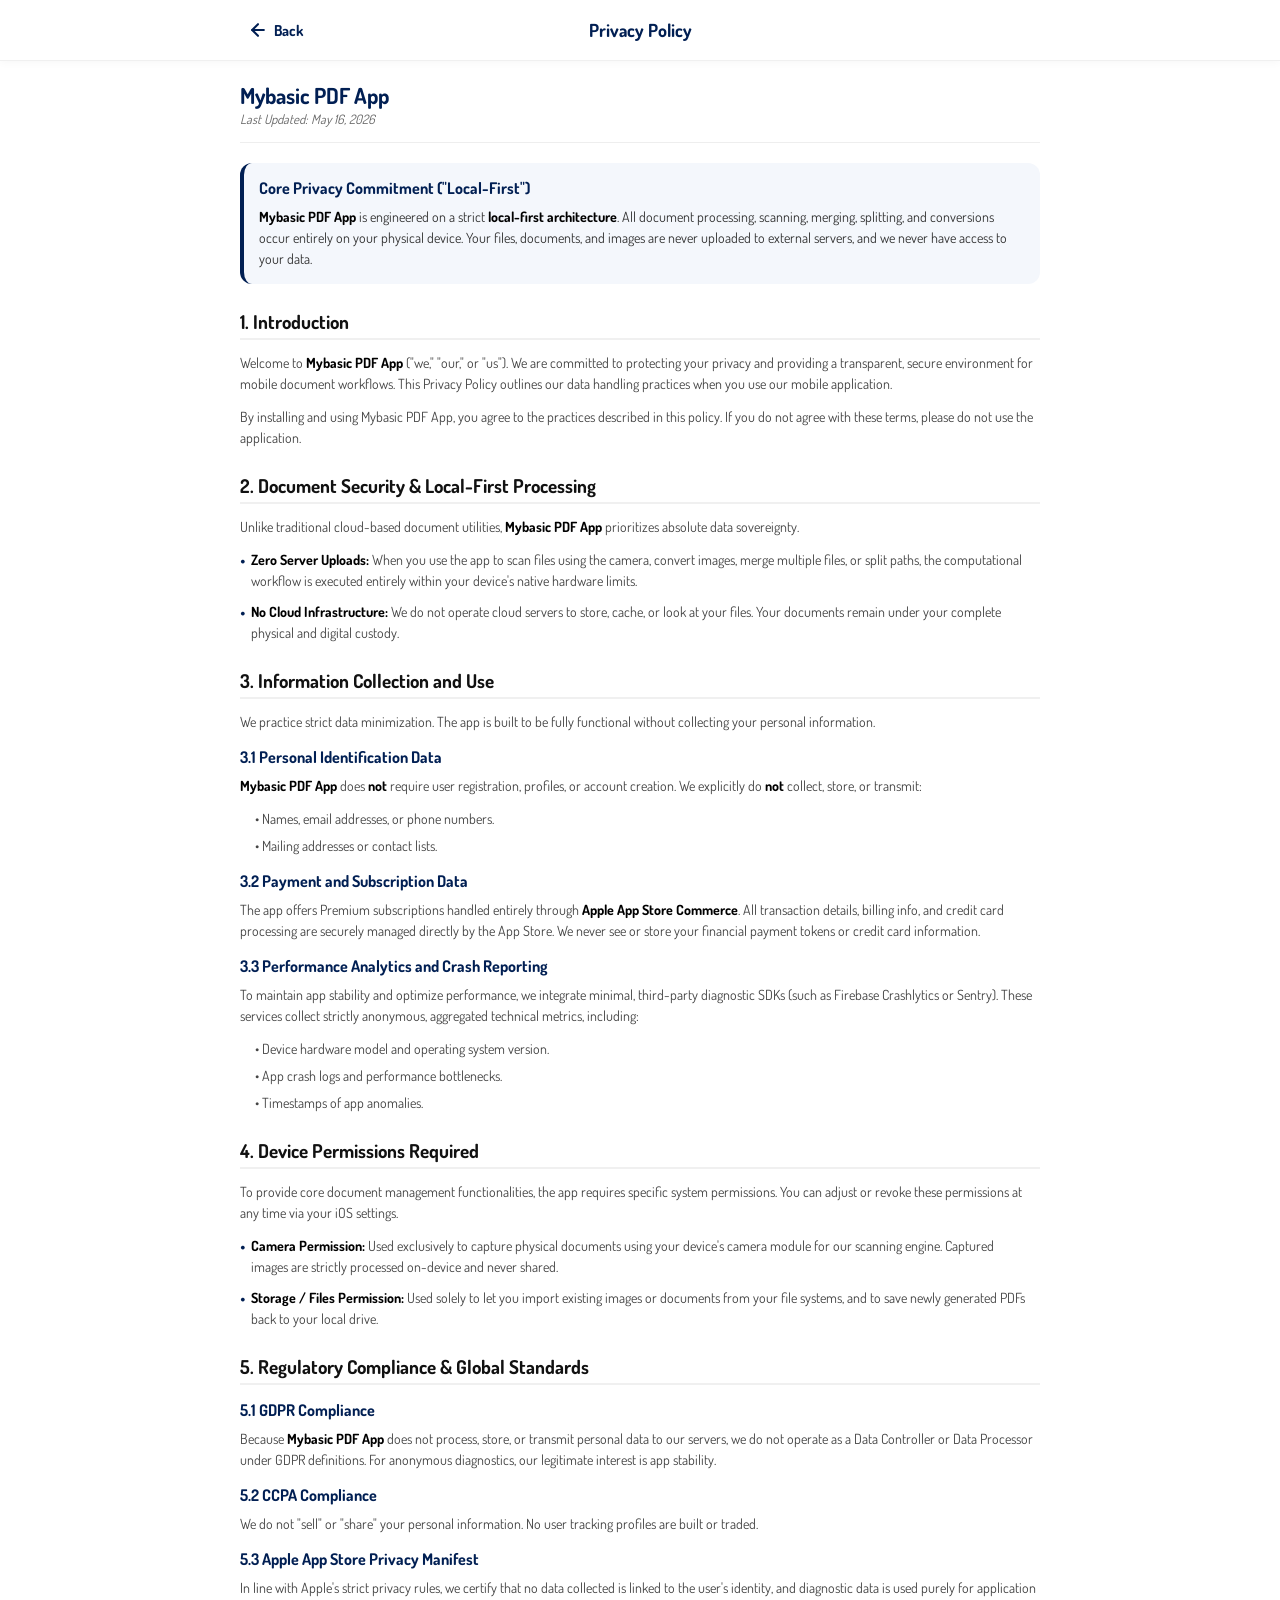
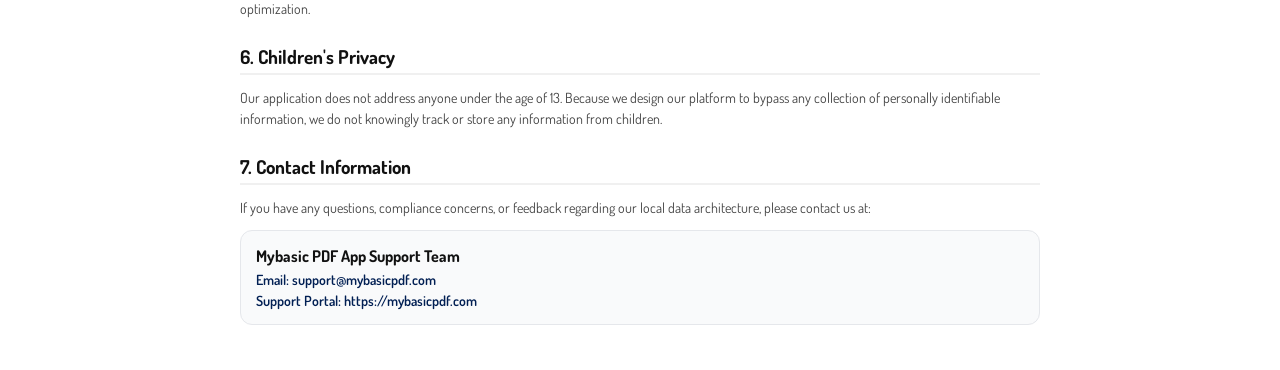
==== privacy.html @ a15f7bbb "ilk surum: mybasic pdf web yayina hazir" ====
<!DOCTYPE html>
<html lang="tr">
<head>
    <meta charset="UTF-8">
    <meta name="viewport" content="width=device-width, initial-scale=1.0">
    <title>Privacy Policy - Mybasic PDF App</title>
    <!-- Google Fonts üzerinden Dosis yazı tipini çekiyoruz -->
    <link href="https://fonts.googleapis.com/css2?family=Dosis:wght@400;600;700&display=swap" rel="stylesheet">
    <style>
        /* Genel Gövde Ayarları */
        body {
            margin: 0;
            padding: 0;
            font-family: 'Dosis', sans-serif;
            background-color: #FFFFFF;
            color: #444;
        }

        /* Üst Bilgi (Header) Alanı - Sabit (Sticky) */
        .header {
            position: sticky;
            top: 0;
            background-color: #FFFFFF;
            border-bottom: 1px solid #F0F0F0;
            z-index: 100;
            height: 60px;
            box-shadow: 0 2px 8px rgba(0, 0, 0, 0.03);
        }
        .header-inner {
            max-width: 800px;
            margin: 0 auto;
            height: 100%;
            padding: 0 20px;
            display: flex;
            align-items: center;
            justify-content: center;
            position: relative;
        }
        .headerTitle {
            font-size: 18px;
            font-weight: 700;
            color: #011F53;
            text-align: center;
            margin: 0;
        }
        .back-btn {
            position: absolute;
            left: 20px;
            display: inline-flex;
            align-items: center;
            justify-content: center;
            gap: 6px;
            color: #011F53;
            text-decoration: none;
            font-weight: 700;
            font-size: 15px;
            padding: 6px 12px 6px 8px;
            border-radius: 8px;
            transition: all 0.2s ease;
            background: transparent;
        }
        .back-btn:hover {
            background-color: rgba(1, 31, 83, 0.06);
            color: #011F53;
            text-decoration: none;
            transform: translateX(-2px);
        }
        .back-btn svg {
            width: 20px;
            height: 20px;
            stroke-width: 2.5;
            transition: transform 0.2s ease;
        }
        .back-btn:hover svg {
            transform: translateX(-2px);
        }

        /* Ana İçerik Alanı */
        .scrollContent {
            padding: 20px;
            max-width: 800px; /* Web'de rahat okunması için maksimum genişlik sınırı */
            margin: 0 auto;
        }

        /* Marka ve Tarih */
        .brandName {
            font-size: 22px;
            font-weight: 700;
            color: #011F53;
            margin-bottom: 2px;
        }
        .lastUpdated {
            font-size: 13px;
            font-style: italic;
            color: #666;
            margin-bottom: 15px;
        }

        /* Ayırıcı Çizgi */
        .divider {
            height: 1px;
            background-color: #EEE;
            margin-top: 10px;
            margin-bottom: 20px;
        }

        /* Vurgulu Kutucuk (Commitment Box) */
        .commitmentBox {
            background-color: #F4F7FC;
            padding: 15px;
            border-radius: 12px;
            border-left: 4px solid #011F53;
            margin-bottom: 25px;
        }
        .commitmentTitle {
            font-size: 16px;
            font-weight: 700;
            color: #011F53;
            margin-bottom: 8px;
            margin-top: 0;
        }
        .commitmentText {
            font-size: 14px;
            color: #333;
            line-height: 1.5;
            margin: 0;
        }

        /* Bölümler (Sections) */
        .section {
            margin-bottom: 25px;
        }
        .sectionTitle {
            font-size: 19px;
            font-weight: 700;
            color: #111;
            margin-bottom: 12px;
            border-bottom: 2px solid #F0F0F0;
            padding-bottom: 4px;
            margin-top: 0;
        }
        .subSectionTitle {
            font-size: 16px;
            font-weight: 700;
            color: #011F53;
            margin-top: 15px;
            margin-bottom: 8px;
        }

        /* Standart Metinler */
        .bodyText {
            font-size: 14px;
            color: #444;
            line-height: 1.5;
            margin-bottom: 12px;
            margin-top: 0;
        }
        .boldText {
            font-weight: 700;
            color: #000;
        }

        /* Madde İşaretli Listeler */
        .bulletItem {
            display: flex;
            margin-bottom: 10px;
            padding-right: 10px;
        }
        .bullet {
            font-size: 18px;
            color: #011F53;
            margin-right: 5px;
        }
        .bulletText {
            font-size: 14px;
            color: #444;
            line-height: 1.5;
            margin: 0;
        }
        .listText {
            font-size: 14px;
            color: #444;
            margin-left: 15px;
            margin-bottom: 6px;
            line-height: 1.5;
            margin-top: 0;
        }

        /* İletişim Kartı (Contact Card) */
        .contactCard {
            background-color: #F9FAFB;
            border: 1px solid #E5E7EB;
            padding: 15px;
            border-radius: 12px;
            margin-top: 10px;
        }
        .contactText {
            font-size: 16px;
            font-weight: 700;
            color: #111;
            margin-bottom: 5px;
            margin-top: 0;
        }
        .contactSubText {
            font-size: 14px;
            color: #011F53;
            margin-top: 4px;
            font-weight: 600;
            margin-bottom: 0;
        }
        
        /* Linkleri uygulamanın ana rengine boyuyoruz */
        a {
            color: #011F53;
            text-decoration: none;
        }
        a:hover {
            text-decoration: underline;
        }
    </style>
</head>
<body>
    <div class="header">
        <div class="header-inner">
            <a href="index.html" class="back-btn" aria-label="Back to home page">
                <svg viewBox="0 0 24 24" fill="none" stroke="currentColor" stroke-linecap="round" stroke-linejoin="round">
                    <line x1="19" y1="12" x2="5" y2="12"></line>
                    <polyline points="12 19 5 12 12 5"></polyline>
                </svg>
                <span>Back</span>
            </a>
            <div class="headerTitle">Privacy Policy</div>
        </div>
    </div>
    
    <div class="scrollContent">
        <div class="brandName">Mybasic PDF App</div>
        <div class="lastUpdated">Last Updated: May 16, 2026</div>

        <div class="divider"></div>

        <div class="commitmentBox">
            <h2 class="commitmentTitle">Core Privacy Commitment ("Local-First")</h2>
            <p class="commitmentText">
                <span class="boldText">Mybasic PDF App</span> is engineered on a strict <span class="boldText">local-first architecture</span>. All document processing, scanning, merging, splitting, and conversions occur entirely on your physical device. Your files, documents, and images are never uploaded to external servers, and we never have access to your data.
            </p>
        </div>

        <div class="section">
            <h2 class="sectionTitle">1. Introduction</h2>
            <p class="bodyText">
                Welcome to <span class="boldText">Mybasic PDF App</span> ("we," "our," or "us"). We are committed to protecting your privacy and providing a transparent, secure environment for mobile document workflows. This Privacy Policy outlines our data handling practices when you use our mobile application.
            </p>
            <p class="bodyText">
                By installing and using Mybasic PDF App, you agree to the practices described in this policy. If you do not agree with these terms, please do not use the application.
            </p>
        </div>

        <div class="section">
            <h2 class="sectionTitle">2. Document Security & Local-First Processing</h2>
            <p class="bodyText">
                Unlike traditional cloud-based document utilities, <span class="boldText">Mybasic PDF App</span> prioritizes absolute data sovereignty.
            </p>
            <div class="bulletItem">
                <div class="bullet">&bull;</div>
                <div class="bulletText">
                    <span class="boldText">Zero Server Uploads:</span> When you use the app to scan files using the camera, convert images, merge multiple files, or split paths, the computational workflow is executed entirely within your device's native hardware limits.
                </div>
            </div>
            <div class="bulletItem">
                <div class="bullet">&bull;</div>
                <div class="bulletText">
                    <span class="boldText">No Cloud Infrastructure:</span> We do not operate cloud servers to store, cache, or look at your files. Your documents remain under your complete physical and digital custody.
                </div>
            </div>
        </div>

        <div class="section">
            <h2 class="sectionTitle">3. Information Collection and Use</h2>
            <p class="bodyText">
                We practice strict data minimization. The app is built to be fully functional without collecting your personal information.
            </p>

            <div class="subSectionTitle">3.1 Personal Identification Data</div>
            <p class="bodyText">
                <span class="boldText">Mybasic PDF App</span> does <span class="boldText">not</span> require user registration, profiles, or account creation. We explicitly do <span class="boldText">not</span> collect, store, or transmit:
            </p>
            <p class="listText">&bull; Names, email addresses, or phone numbers.</p>
            <p class="listText">&bull; Mailing addresses or contact lists.</p>

            <div class="subSectionTitle">3.2 Payment and Subscription Data</div>
            <p class="bodyText">
                The app offers Premium subscriptions handled entirely through <span class="boldText">Apple App Store Commerce</span>. All transaction details, billing info, and credit card processing are securely managed directly by the App Store. We never see or store your financial payment tokens or credit card information.
            </p>

            <div class="subSectionTitle">3.3 Performance Analytics and Crash Reporting</div>
            <p class="bodyText">
                To maintain app stability and optimize performance, we integrate minimal, third-party diagnostic SDKs (such as Firebase Crashlytics or Sentry). These services collect strictly anonymous, aggregated technical metrics, including:
            </p>
            <p class="listText">&bull; Device hardware model and operating system version.</p>
            <p class="listText">&bull; App crash logs and performance bottlenecks.</p>
            <p class="listText">&bull; Timestamps of app anomalies.</p>
        </div>

        <div class="section">
            <h2 class="sectionTitle">4. Device Permissions Required</h2>
            <p class="bodyText">
                To provide core document management functionalities, the app requires specific system permissions. You can adjust or revoke these permissions at any time via your iOS settings.
            </p>
            <div class="bulletItem">
                <div class="bullet">&bull;</div>
                <div class="bulletText">
                    <span class="boldText">Camera Permission:</span> Used exclusively to capture physical documents using your device's camera module for our scanning engine. Captured images are strictly processed on-device and never shared.
                </div>
            </div>
            <div class="bulletItem">
                <div class="bullet">&bull;</div>
                <div class="bulletText">
                    <span class="boldText">Storage / Files Permission:</span> Used solely to let you import existing images or documents from your file systems, and to save newly generated PDFs back to your local drive.
                </div>
            </div>
        </div>

        <div class="section">
            <h2 class="sectionTitle">5. Regulatory Compliance & Global Standards</h2>
            
            <div class="subSectionTitle">5.1 GDPR Compliance</div>
            <p class="bodyText">
                Because <span class="boldText">Mybasic PDF App</span> does not process, store, or transmit personal data to our servers, we do not operate as a Data Controller or Data Processor under GDPR definitions. For anonymous diagnostics, our legitimate interest is app stability.
            </p>

            <div class="subSectionTitle">5.2 CCPA Compliance</div>
            <p class="bodyText">
                We do not "sell" or "share" your personal information. No user tracking profiles are built or traded.
            </p>

            <div class="subSectionTitle">5.3 Apple App Store Privacy Manifest</div>
            <p class="bodyText">
                In line with Apple's strict privacy rules, we certify that no data collected is linked to the user's identity, and diagnostic data is used purely for application optimization.
            </p>
        </div>

        <div class="section">
            <h2 class="sectionTitle">6. Children's Privacy</h2>
            <p class="bodyText">
                Our application does not address anyone under the age of 13. Because we design our platform to bypass any collection of personally identifiable information, we do not knowingly track or store any information from children.
            </p>
        </div>

        <div class="section">
            <h2 class="sectionTitle">7. Contact Information</h2>
            <p class="bodyText">
                If you have any questions, compliance concerns, or feedback regarding our local data architecture, please contact us at:
            </p>
            <div class="contactCard">
                <div class="contactText">Mybasic PDF App Support Team</div>
                <div class="contactSubText">Email: <a href="mailto:support@mybasicpdf.com">support@mybasicpdf.com</a></div>
                <div class="contactSubText">Support Portal: <a href="https://mybasicpdf.com" target="_blank">https://mybasicpdf.com</a></div>
            </div>
        </div>
    </div>
</body>
</html>
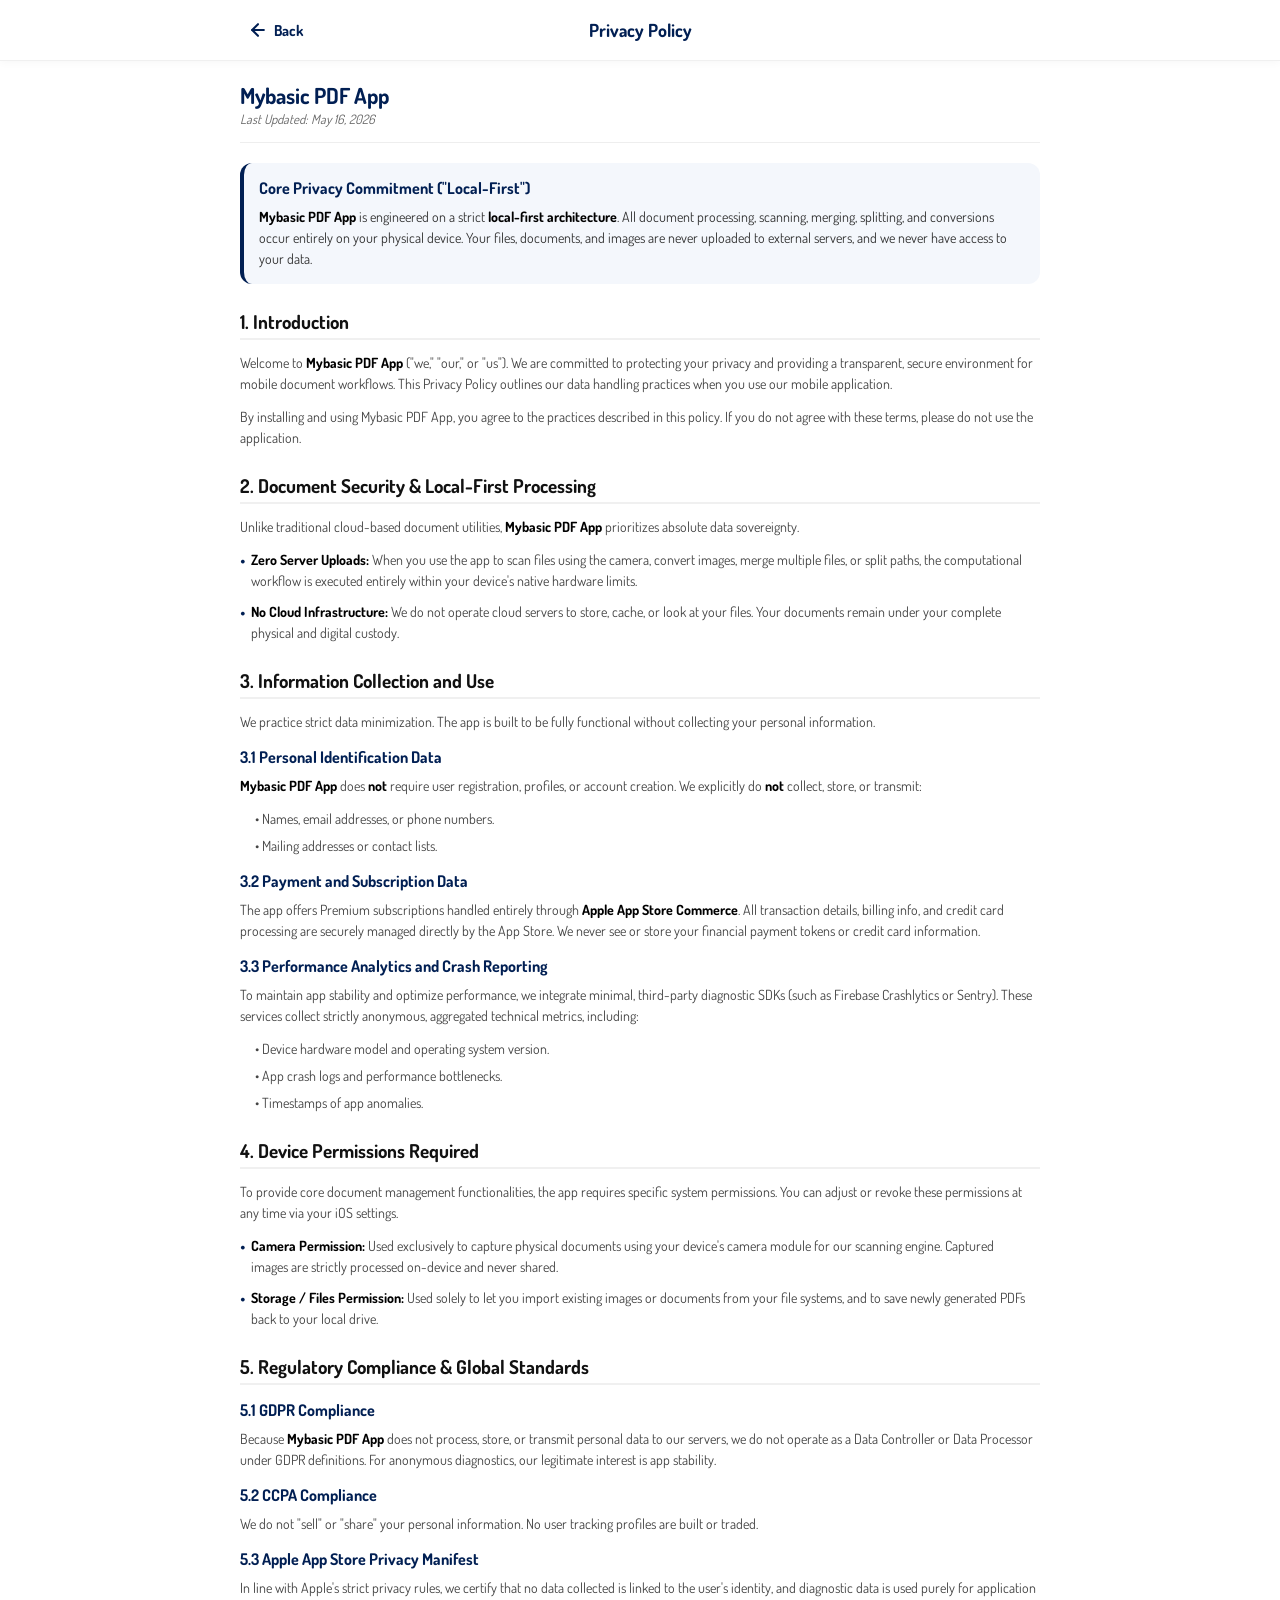
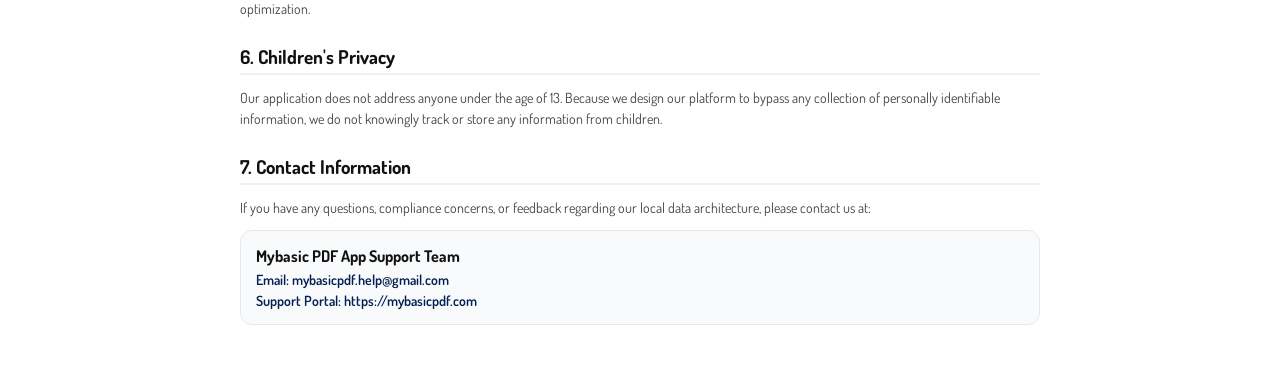
==== commit e607148d: "fix: store badge, prices and footer cleanup" ====
--- a/privacy.html
+++ b/privacy.html
@@ -1,5 +1,6 @@
 <!DOCTYPE html>
 <html lang="tr">
+
 <head>
     <meta charset="UTF-8">
     <meta name="viewport" content="width=device-width, initial-scale=1.0">
@@ -26,6 +27,7 @@
             height: 60px;
             box-shadow: 0 2px 8px rgba(0, 0, 0, 0.03);
         }
+
         .header-inner {
             max-width: 800px;
             margin: 0 auto;
@@ -36,6 +38,7 @@
             justify-content: center;
             position: relative;
         }
+
         .headerTitle {
             font-size: 18px;
             font-weight: 700;
@@ -43,6 +46,7 @@
             text-align: center;
             margin: 0;
         }
+
         .back-btn {
             position: absolute;
             left: 20px;
@@ -59,18 +63,21 @@
             transition: all 0.2s ease;
             background: transparent;
         }
+
         .back-btn:hover {
             background-color: rgba(1, 31, 83, 0.06);
             color: #011F53;
             text-decoration: none;
             transform: translateX(-2px);
         }
+
         .back-btn svg {
             width: 20px;
             height: 20px;
             stroke-width: 2.5;
             transition: transform 0.2s ease;
         }
+
         .back-btn:hover svg {
             transform: translateX(-2px);
         }
@@ -78,7 +85,8 @@
         /* Ana İçerik Alanı */
         .scrollContent {
             padding: 20px;
-            max-width: 800px; /* Web'de rahat okunması için maksimum genişlik sınırı */
+            max-width: 800px;
+            /* Web'de rahat okunması için maksimum genişlik sınırı */
             margin: 0 auto;
         }
 
@@ -89,6 +97,7 @@
             color: #011F53;
             margin-bottom: 2px;
         }
+
         .lastUpdated {
             font-size: 13px;
             font-style: italic;
@@ -112,6 +121,7 @@
             border-left: 4px solid #011F53;
             margin-bottom: 25px;
         }
+
         .commitmentTitle {
             font-size: 16px;
             font-weight: 700;
@@ -119,6 +129,7 @@
             margin-bottom: 8px;
             margin-top: 0;
         }
+
         .commitmentText {
             font-size: 14px;
             color: #333;
@@ -130,6 +141,7 @@
         .section {
             margin-bottom: 25px;
         }
+
         .sectionTitle {
             font-size: 19px;
             font-weight: 700;
@@ -139,6 +151,7 @@
             padding-bottom: 4px;
             margin-top: 0;
         }
+
         .subSectionTitle {
             font-size: 16px;
             font-weight: 700;
@@ -155,6 +168,7 @@
             margin-bottom: 12px;
             margin-top: 0;
         }
+
         .boldText {
             font-weight: 700;
             color: #000;
@@ -166,17 +180,20 @@
             margin-bottom: 10px;
             padding-right: 10px;
         }
+
         .bullet {
             font-size: 18px;
             color: #011F53;
             margin-right: 5px;
         }
+
         .bulletText {
             font-size: 14px;
             color: #444;
             line-height: 1.5;
             margin: 0;
         }
+
         .listText {
             font-size: 14px;
             color: #444;
@@ -194,6 +211,7 @@
             border-radius: 12px;
             margin-top: 10px;
         }
+
         .contactText {
             font-size: 16px;
             font-weight: 700;
@@ -201,6 +219,7 @@
             margin-bottom: 5px;
             margin-top: 0;
         }
+
         .contactSubText {
             font-size: 14px;
             color: #011F53;
@@ -208,22 +227,25 @@
             font-weight: 600;
             margin-bottom: 0;
         }
-        
+
         /* Linkleri uygulamanın ana rengine boyuyoruz */
         a {
             color: #011F53;
             text-decoration: none;
         }
+
         a:hover {
             text-decoration: underline;
         }
     </style>
 </head>
+
 <body>
     <div class="header">
         <div class="header-inner">
             <a href="index.html" class="back-btn" aria-label="Back to home page">
-                <svg viewBox="0 0 24 24" fill="none" stroke="currentColor" stroke-linecap="round" stroke-linejoin="round">
+                <svg viewBox="0 0 24 24" fill="none" stroke="currentColor" stroke-linecap="round"
+                    stroke-linejoin="round">
                     <line x1="19" y1="12" x2="5" y2="12"></line>
                     <polyline points="12 19 5 12 12 5"></polyline>
                 </svg>
@@ -232,7 +254,7 @@
             <div class="headerTitle">Privacy Policy</div>
         </div>
     </div>
-    
+
     <div class="scrollContent">
         <div class="brandName">Mybasic PDF App</div>
         <div class="lastUpdated">Last Updated: May 16, 2026</div>
@@ -242,35 +264,46 @@
         <div class="commitmentBox">
             <h2 class="commitmentTitle">Core Privacy Commitment ("Local-First")</h2>
             <p class="commitmentText">
-                <span class="boldText">Mybasic PDF App</span> is engineered on a strict <span class="boldText">local-first architecture</span>. All document processing, scanning, merging, splitting, and conversions occur entirely on your physical device. Your files, documents, and images are never uploaded to external servers, and we never have access to your data.
+                <span class="boldText">Mybasic PDF App</span> is engineered on a strict <span
+                    class="boldText">local-first architecture</span>. All document processing, scanning, merging,
+                splitting, and conversions occur entirely on your physical device. Your files, documents, and images are
+                never uploaded to external servers, and we never have access to your data.
             </p>
         </div>
 
         <div class="section">
             <h2 class="sectionTitle">1. Introduction</h2>
             <p class="bodyText">
-                Welcome to <span class="boldText">Mybasic PDF App</span> ("we," "our," or "us"). We are committed to protecting your privacy and providing a transparent, secure environment for mobile document workflows. This Privacy Policy outlines our data handling practices when you use our mobile application.
-            </p>
-            <p class="bodyText">
-                By installing and using Mybasic PDF App, you agree to the practices described in this policy. If you do not agree with these terms, please do not use the application.
+                Welcome to <span class="boldText">Mybasic PDF App</span> ("we," "our," or "us"). We are committed to
+                protecting your privacy and providing a transparent, secure environment for mobile document workflows.
+                This Privacy Policy outlines our data handling practices when you use our mobile application.
+            </p>
+            <p class="bodyText">
+                By installing and using Mybasic PDF App, you agree to the practices described in this policy. If you do
+                not agree with these terms, please do not use the application.
             </p>
         </div>
 
         <div class="section">
             <h2 class="sectionTitle">2. Document Security & Local-First Processing</h2>
             <p class="bodyText">
-                Unlike traditional cloud-based document utilities, <span class="boldText">Mybasic PDF App</span> prioritizes absolute data sovereignty.
+                Unlike traditional cloud-based document utilities, <span class="boldText">Mybasic PDF App</span>
+                prioritizes absolute data sovereignty.
             </p>
             <div class="bulletItem">
                 <div class="bullet">&bull;</div>
                 <div class="bulletText">
-                    <span class="boldText">Zero Server Uploads:</span> When you use the app to scan files using the camera, convert images, merge multiple files, or split paths, the computational workflow is executed entirely within your device's native hardware limits.
+                    <span class="boldText">Zero Server Uploads:</span> When you use the app to scan files using the
+                    camera, convert images, merge multiple files, or split paths, the computational workflow is executed
+                    entirely within your device's native hardware limits.
                 </div>
             </div>
             <div class="bulletItem">
                 <div class="bullet">&bull;</div>
                 <div class="bulletText">
-                    <span class="boldText">No Cloud Infrastructure:</span> We do not operate cloud servers to store, cache, or look at your files. Your documents remain under your complete physical and digital custody.
+                    <span class="boldText">No Cloud Infrastructure:</span> We do not operate cloud servers to store,
+                    cache, or look at your files. Your documents remain under your complete physical and digital
+                    custody.
                 </div>
             </div>
         </div>
@@ -278,24 +311,32 @@
         <div class="section">
             <h2 class="sectionTitle">3. Information Collection and Use</h2>
             <p class="bodyText">
-                We practice strict data minimization. The app is built to be fully functional without collecting your personal information.
+                We practice strict data minimization. The app is built to be fully functional without collecting your
+                personal information.
             </p>
 
             <div class="subSectionTitle">3.1 Personal Identification Data</div>
             <p class="bodyText">
-                <span class="boldText">Mybasic PDF App</span> does <span class="boldText">not</span> require user registration, profiles, or account creation. We explicitly do <span class="boldText">not</span> collect, store, or transmit:
+                <span class="boldText">Mybasic PDF App</span> does <span class="boldText">not</span> require user
+                registration, profiles, or account creation. We explicitly do <span class="boldText">not</span> collect,
+                store, or transmit:
             </p>
             <p class="listText">&bull; Names, email addresses, or phone numbers.</p>
             <p class="listText">&bull; Mailing addresses or contact lists.</p>
 
             <div class="subSectionTitle">3.2 Payment and Subscription Data</div>
             <p class="bodyText">
-                The app offers Premium subscriptions handled entirely through <span class="boldText">Apple App Store Commerce</span>. All transaction details, billing info, and credit card processing are securely managed directly by the App Store. We never see or store your financial payment tokens or credit card information.
+                The app offers Premium subscriptions handled entirely through <span class="boldText">Apple App Store
+                    Commerce</span>. All transaction details, billing info, and credit card processing are securely
+                managed directly by the App Store. We never see or store your financial payment tokens or credit card
+                information.
             </p>
 
             <div class="subSectionTitle">3.3 Performance Analytics and Crash Reporting</div>
             <p class="bodyText">
-                To maintain app stability and optimize performance, we integrate minimal, third-party diagnostic SDKs (such as Firebase Crashlytics or Sentry). These services collect strictly anonymous, aggregated technical metrics, including:
+                To maintain app stability and optimize performance, we integrate minimal, third-party diagnostic SDKs
+                (such as Firebase Crashlytics or Sentry). These services collect strictly anonymous, aggregated
+                technical metrics, including:
             </p>
             <p class="listText">&bull; Device hardware model and operating system version.</p>
             <p class="listText">&bull; App crash logs and performance bottlenecks.</p>
@@ -305,28 +346,35 @@
         <div class="section">
             <h2 class="sectionTitle">4. Device Permissions Required</h2>
             <p class="bodyText">
-                To provide core document management functionalities, the app requires specific system permissions. You can adjust or revoke these permissions at any time via your iOS settings.
+                To provide core document management functionalities, the app requires specific system permissions. You
+                can adjust or revoke these permissions at any time via your iOS settings.
             </p>
             <div class="bulletItem">
                 <div class="bullet">&bull;</div>
                 <div class="bulletText">
-                    <span class="boldText">Camera Permission:</span> Used exclusively to capture physical documents using your device's camera module for our scanning engine. Captured images are strictly processed on-device and never shared.
+                    <span class="boldText">Camera Permission:</span> Used exclusively to capture physical documents
+                    using your device's camera module for our scanning engine. Captured images are strictly processed
+                    on-device and never shared.
                 </div>
             </div>
             <div class="bulletItem">
                 <div class="bullet">&bull;</div>
                 <div class="bulletText">
-                    <span class="boldText">Storage / Files Permission:</span> Used solely to let you import existing images or documents from your file systems, and to save newly generated PDFs back to your local drive.
+                    <span class="boldText">Storage / Files Permission:</span> Used solely to let you import existing
+                    images or documents from your file systems, and to save newly generated PDFs back to your local
+                    drive.
                 </div>
             </div>
         </div>
 
         <div class="section">
             <h2 class="sectionTitle">5. Regulatory Compliance & Global Standards</h2>
-            
+
             <div class="subSectionTitle">5.1 GDPR Compliance</div>
             <p class="bodyText">
-                Because <span class="boldText">Mybasic PDF App</span> does not process, store, or transmit personal data to our servers, we do not operate as a Data Controller or Data Processor under GDPR definitions. For anonymous diagnostics, our legitimate interest is app stability.
+                Because <span class="boldText">Mybasic PDF App</span> does not process, store, or transmit personal data
+                to our servers, we do not operate as a Data Controller or Data Processor under GDPR definitions. For
+                anonymous diagnostics, our legitimate interest is app stability.
             </p>
 
             <div class="subSectionTitle">5.2 CCPA Compliance</div>
@@ -336,28 +384,35 @@
 
             <div class="subSectionTitle">5.3 Apple App Store Privacy Manifest</div>
             <p class="bodyText">
-                In line with Apple's strict privacy rules, we certify that no data collected is linked to the user's identity, and diagnostic data is used purely for application optimization.
+                In line with Apple's strict privacy rules, we certify that no data collected is linked to the user's
+                identity, and diagnostic data is used purely for application optimization.
             </p>
         </div>
 
         <div class="section">
             <h2 class="sectionTitle">6. Children's Privacy</h2>
             <p class="bodyText">
-                Our application does not address anyone under the age of 13. Because we design our platform to bypass any collection of personally identifiable information, we do not knowingly track or store any information from children.
+                Our application does not address anyone under the age of 13. Because we design our platform to bypass
+                any collection of personally identifiable information, we do not knowingly track or store any
+                information from children.
             </p>
         </div>
 
         <div class="section">
             <h2 class="sectionTitle">7. Contact Information</h2>
             <p class="bodyText">
-                If you have any questions, compliance concerns, or feedback regarding our local data architecture, please contact us at:
+                If you have any questions, compliance concerns, or feedback regarding our local data architecture,
+                please contact us at:
             </p>
             <div class="contactCard">
                 <div class="contactText">Mybasic PDF App Support Team</div>
-                <div class="contactSubText">Email: <a href="mailto:support@mybasicpdf.com">support@mybasicpdf.com</a></div>
-                <div class="contactSubText">Support Portal: <a href="https://mybasicpdf.com" target="_blank">https://mybasicpdf.com</a></div>
+                <div class="contactSubText">Email: <a
+                        href="mailto:mybasicpdf.help@gmail.com">mybasicpdf.help@gmail.com</a></div>
+                <div class="contactSubText">Support Portal: <a href="https://mybasicpdf.com"
+                        target="_blank">https://mybasicpdf.com</a></div>
             </div>
         </div>
     </div>
 </body>
-</html>
+
+</html>
